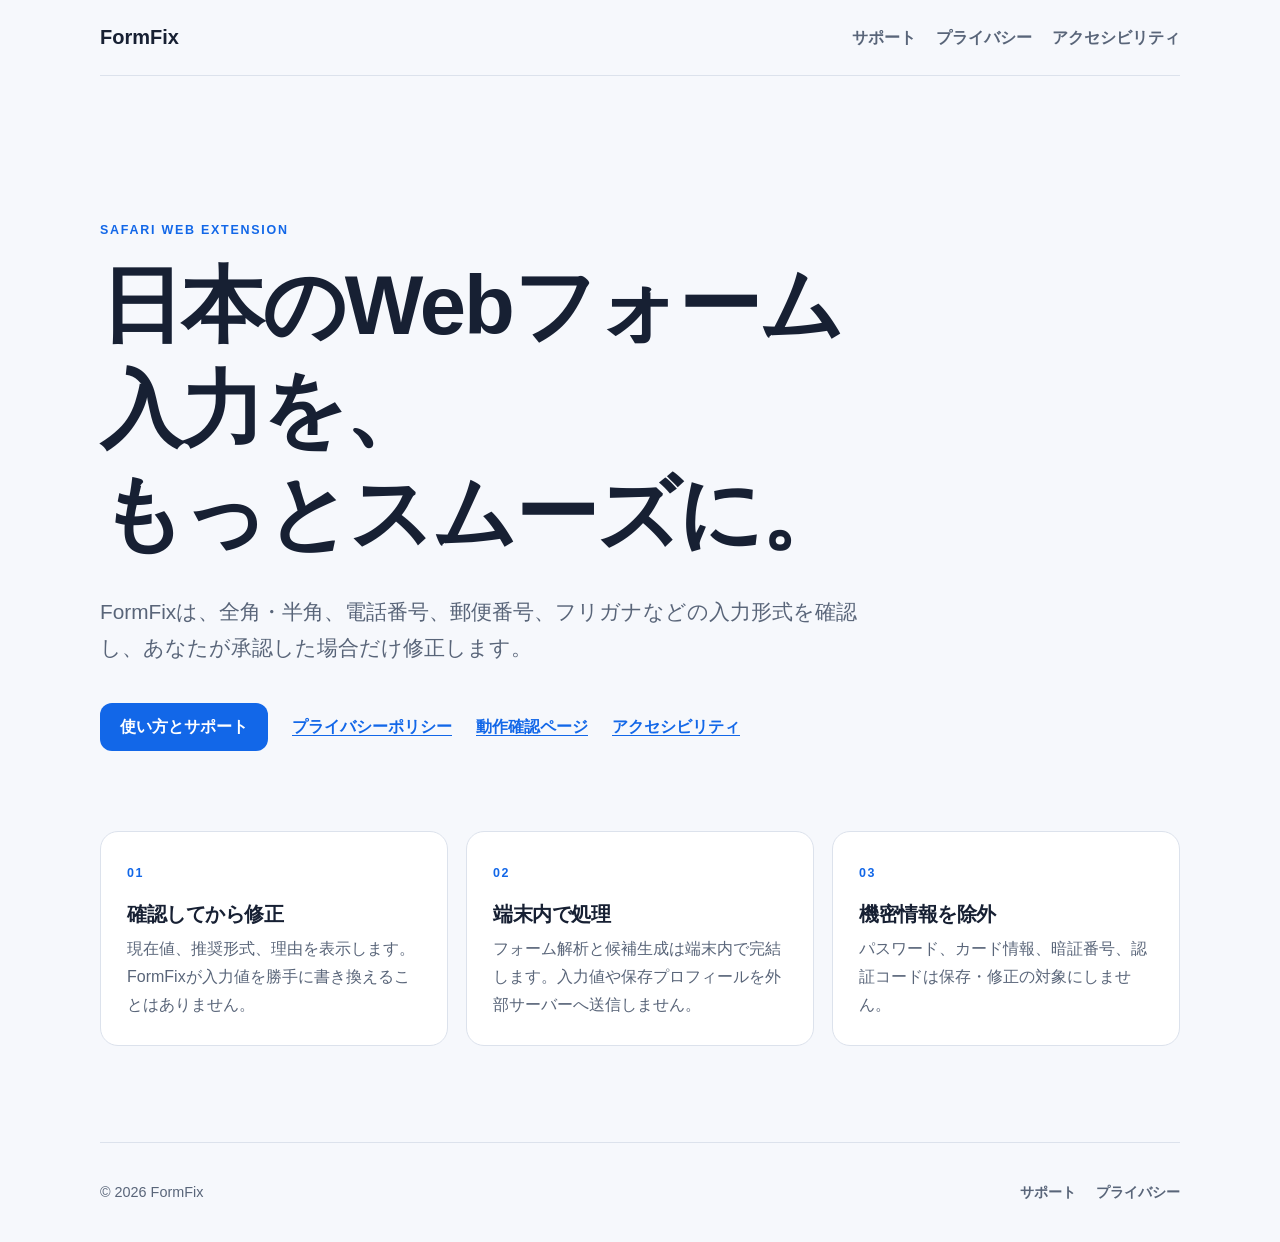
==== index.html @ 759be91c "Publish FormFix support site" ====
<!doctype html>
<html lang="ja">
<head>
  <meta charset="utf-8">
  <meta name="viewport" content="width=device-width, initial-scale=1">
  <meta name="description" content="FormFixの公式サポート情報とプライバシーポリシー">
  <link rel="stylesheet" href="styles.css">
  <title>FormFix</title>
</head>
<body>
  <header class="site-header">
    <a class="brand" href="index.html" aria-label="FormFix トップ">FormFix</a>
    <nav aria-label="主要メニュー">
      <a href="support.html">サポート</a>
      <a href="privacy.html">プライバシー</a>
      <a href="accessibility.html">アクセシビリティ</a>
    </nav>
  </header>
  <main>
    <section class="hero">
      <p class="eyebrow">Safari Web Extension</p>
      <h1>日本のWebフォーム入力を、<br>もっとスムーズに。</h1>
      <p class="lead">FormFixは、全角・半角、電話番号、郵便番号、フリガナなどの入力形式を確認し、あなたが承認した場合だけ修正します。</p>
      <div class="actions">
        <a class="button" href="support.html">使い方とサポート</a>
        <a class="text-link" href="privacy.html">プライバシーポリシー</a>
        <a class="text-link" href="review-test.html">動作確認ページ</a>
        <a class="text-link" href="accessibility.html">アクセシビリティ</a>
      </div>
    </section>
    <section class="feature-grid" aria-label="FormFixの特徴">
      <article>
        <span class="feature-number">01</span>
        <h2>確認してから修正</h2>
        <p>現在値、推奨形式、理由を表示します。FormFixが入力値を勝手に書き換えることはありません。</p>
      </article>
      <article>
        <span class="feature-number">02</span>
        <h2>端末内で処理</h2>
        <p>フォーム解析と候補生成は端末内で完結します。入力値や保存プロフィールを外部サーバーへ送信しません。</p>
      </article>
      <article>
        <span class="feature-number">03</span>
        <h2>機密情報を除外</h2>
        <p>パスワード、カード情報、暗証番号、認証コードは保存・修正の対象にしません。</p>
      </article>
    </section>
  </main>
  <footer>
    <p>© 2026 FormFix</p>
    <div><a href="support.html">サポート</a><a href="privacy.html">プライバシー</a></div>
  </footer>
</body>
</html>
---- styles.css ----
:root {
  color-scheme: light dark;
  --accent: #1267e8;
  --background: #f6f8fc;
  --card: #ffffff;
  --text: #172033;
  --muted: #596579;
  --line: #dce2ec;
  --warning: #9a3412;
}

* { box-sizing: border-box; }
html { font: 16px/1.75 -apple-system, BlinkMacSystemFont, "Hiragino Sans", "Yu Gothic", sans-serif; }
body { margin: 0; color: var(--text); background: var(--background); }
a { color: var(--accent); text-underline-offset: 0.2em; }
.site-header, footer { display: flex; width: min(1080px, calc(100% - 40px)); margin: 0 auto; align-items: center; justify-content: space-between; gap: 24px; }
.site-header { min-height: 76px; border-bottom: 1px solid var(--line); }
.brand { color: var(--text); font-size: 1.25rem; font-weight: 800; text-decoration: none; }
nav, footer div { display: flex; flex-wrap: wrap; gap: 20px; }
.brand, nav a, footer a, .actions a { display: inline-flex; min-height: 44px; align-items: center; }
nav a, footer a { color: var(--muted); font-weight: 650; text-decoration: none; }
nav a[aria-current="page"] { color: var(--accent); }
main { width: min(1080px, calc(100% - 40px)); margin: 0 auto; }
.hero { padding: clamp(72px, 12vw, 144px) 0 80px; }
.eyebrow { margin: 0 0 12px; color: var(--accent); font-size: 0.78rem; font-weight: 800; letter-spacing: 0.14em; text-transform: uppercase; }
h1, h2 { line-height: 1.25; letter-spacing: -0.025em; }
h1 { max-width: 820px; margin: 0; font-size: clamp(2.3rem, 7vw, 5.2rem); }
.lead { max-width: 760px; margin: 28px 0 0; color: var(--muted); font-size: clamp(1.05rem, 2.4vw, 1.3rem); }
.actions { display: flex; flex-wrap: wrap; align-items: center; gap: 24px; margin-top: 36px; }
.button { min-height: 48px; padding: 10px 20px; border-radius: 12px; color: white; background: var(--accent); font-weight: 750; text-decoration: none; }
.text-link { font-weight: 700; }
.feature-grid { display: grid; grid-template-columns: repeat(3, 1fr); gap: 18px; padding-bottom: 96px; }
.feature-grid article, .document section, .policy-meta { border: 1px solid var(--line); border-radius: 18px; background: var(--card); }
.feature-grid article { padding: 26px; }
.feature-grid h2 { margin: 16px 0 8px; font-size: 1.25rem; }
.feature-grid p { margin: 0; color: var(--muted); }
.feature-number { color: var(--accent); font-size: 0.78rem; font-weight: 800; letter-spacing: 0.12em; }
.document { max-width: 820px; padding: 72px 0 96px; }
.document h1 { font-size: clamp(2.1rem, 6vw, 3.8rem); }
.document section { margin-top: 22px; padding: clamp(22px, 5vw, 34px); }
.document section h2 { margin: 0 0 14px; font-size: 1.25rem; }
.document section p:last-child, .document section ul:last-child, .document section ol:last-child { margin-bottom: 0; }
.note, .warning { padding: 14px 16px; border-radius: 10px; background: color-mix(in srgb, var(--accent) 9%, transparent); }
.warning { color: var(--warning); background: color-mix(in srgb, var(--warning) 9%, transparent); font-weight: 650; }
.policy-meta { display: grid; gap: 8px; margin: 28px 0 0; padding: 18px 22px; }
.policy-meta div { display: grid; grid-template-columns: 110px 1fr; gap: 16px; }
.policy-meta dt { color: var(--muted); }
.policy-meta dd { margin: 0; font-weight: 650; }
.test-fields { display: grid; gap: 22px; }
.test-fields > h2, .test-fields > p { margin: 0; }
.test-fields label { display: grid; gap: 7px; }
.test-fields label span { font-weight: 700; }
.test-fields input { width: 100%; min-height: 50px; padding: 10px 12px; border: 1px solid var(--line); border-radius: 10px; color: var(--text); background: var(--background); font: inherit; }
a:focus-visible, .test-fields input:focus-visible { outline: 3px solid var(--accent); outline-offset: 2px; }
.test-fields small { color: var(--muted); }
footer { min-height: 100px; border-top: 1px solid var(--line); color: var(--muted); font-size: 0.9rem; }

@media (max-width: 720px) {
  .site-header, footer { width: min(100% - 28px, 1080px); }
  main { width: min(100% - 28px, 1080px); }
  .feature-grid { grid-template-columns: 1fr; }
  .site-header { align-items: flex-start; padding: 18px 0; }
  nav { justify-content: flex-end; gap: 12px; }
  .policy-meta div { grid-template-columns: 1fr; gap: 0; }
}

@media (prefers-color-scheme: dark) {
  :root { --accent: #71a7ff; --background: #0d1118; --card: #151b24; --text: #f3f6fb; --muted: #aeb8c8; --line: #2b3545; --warning: #fdba74; }
}
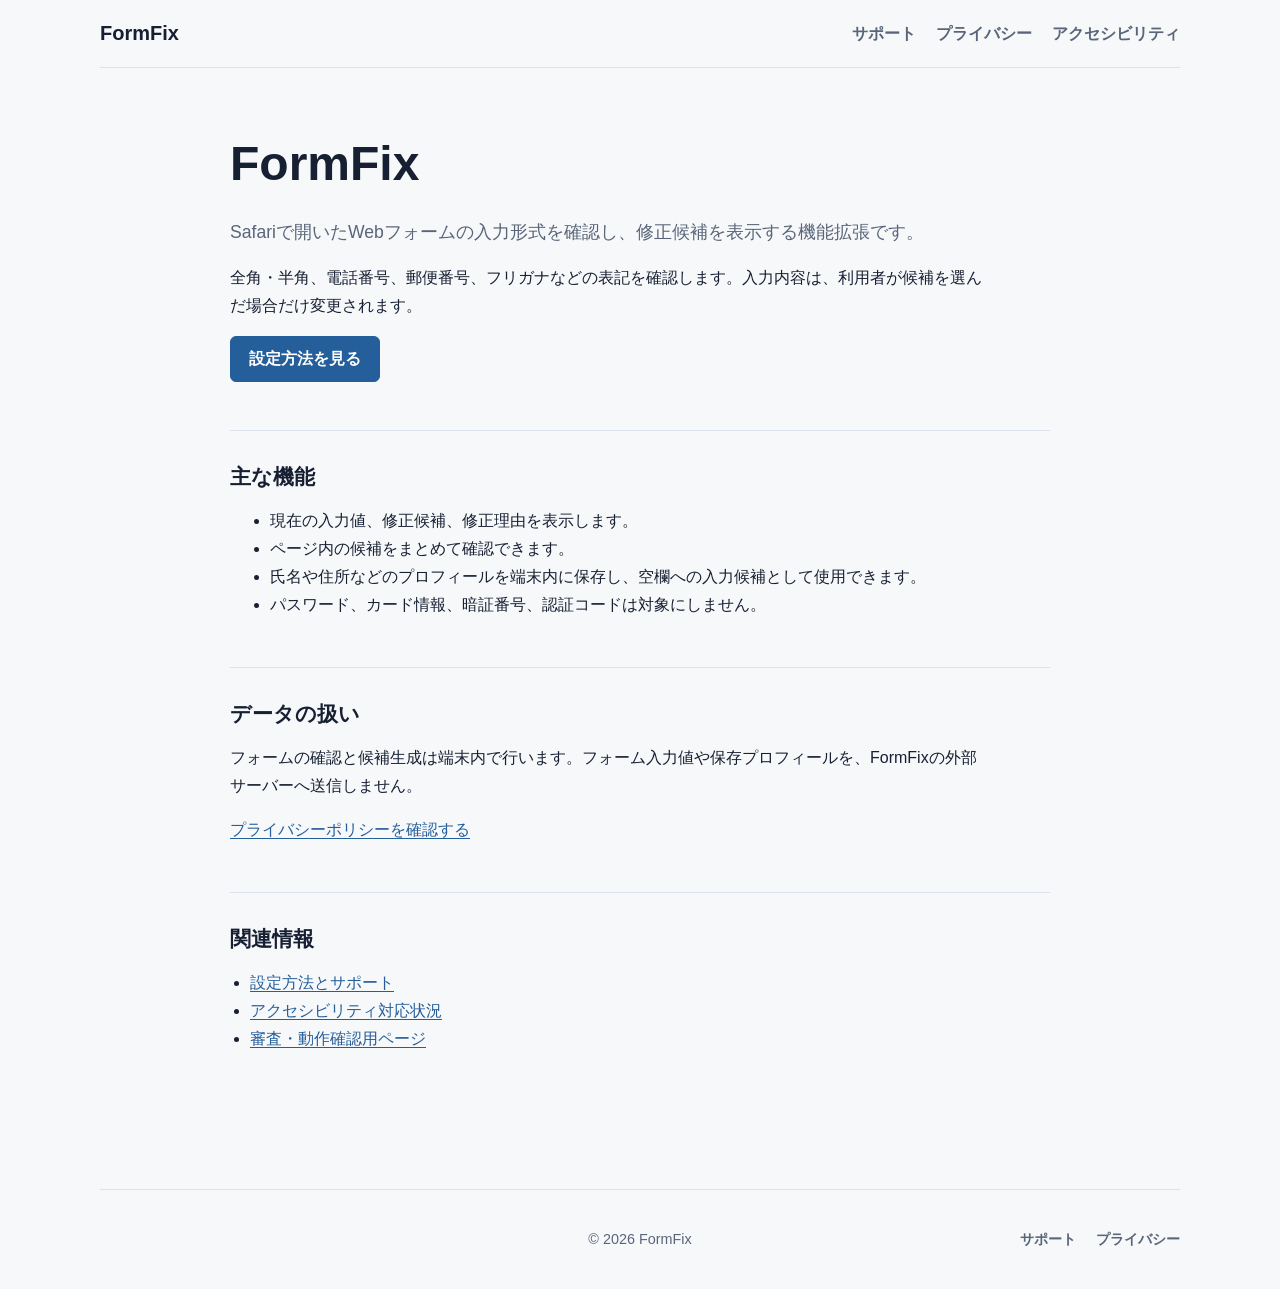
==== commit 688795d7: "Simplify public site design and copy" ====
--- a/index.html
+++ b/index.html
@@ -16,34 +16,34 @@
       <a href="accessibility.html">アクセシビリティ</a>
     </nav>
   </header>
-  <main>
-    <section class="hero">
-      <p class="eyebrow">Safari Web Extension</p>
-      <h1>日本のWebフォーム入力を、<br>もっとスムーズに。</h1>
-      <p class="lead">FormFixは、全角・半角、電話番号、郵便番号、フリガナなどの入力形式を確認し、あなたが承認した場合だけ修正します。</p>
-      <div class="actions">
-        <a class="button" href="support.html">使い方とサポート</a>
-        <a class="text-link" href="privacy.html">プライバシーポリシー</a>
-        <a class="text-link" href="review-test.html">動作確認ページ</a>
-        <a class="text-link" href="accessibility.html">アクセシビリティ</a>
-      </div>
+  <main class="home">
+    <section class="intro">
+      <h1>FormFix</h1>
+      <p class="lead">Safariで開いたWebフォームの入力形式を確認し、修正候補を表示する機能拡張です。</p>
+      <p>全角・半角、電話番号、郵便番号、フリガナなどの表記を確認します。入力内容は、利用者が候補を選んだ場合だけ変更されます。</p>
+      <p><a class="button" href="support.html">設定方法を見る</a></p>
     </section>
-    <section class="feature-grid" aria-label="FormFixの特徴">
-      <article>
-        <span class="feature-number">01</span>
-        <h2>確認してから修正</h2>
-        <p>現在値、推奨形式、理由を表示します。FormFixが入力値を勝手に書き換えることはありません。</p>
-      </article>
-      <article>
-        <span class="feature-number">02</span>
-        <h2>端末内で処理</h2>
-        <p>フォーム解析と候補生成は端末内で完結します。入力値や保存プロフィールを外部サーバーへ送信しません。</p>
-      </article>
-      <article>
-        <span class="feature-number">03</span>
-        <h2>機密情報を除外</h2>
-        <p>パスワード、カード情報、暗証番号、認証コードは保存・修正の対象にしません。</p>
-      </article>
+    <section>
+      <h2>主な機能</h2>
+      <ul>
+        <li>現在の入力値、修正候補、修正理由を表示します。</li>
+        <li>ページ内の候補をまとめて確認できます。</li>
+        <li>氏名や住所などのプロフィールを端末内に保存し、空欄への入力候補として使用できます。</li>
+        <li>パスワード、カード情報、暗証番号、認証コードは対象にしません。</li>
+      </ul>
+    </section>
+    <section>
+      <h2>データの扱い</h2>
+      <p>フォームの確認と候補生成は端末内で行います。フォーム入力値や保存プロフィールを、FormFixの外部サーバーへ送信しません。</p>
+      <p><a href="privacy.html">プライバシーポリシーを確認する</a></p>
+    </section>
+    <section>
+      <h2>関連情報</h2>
+      <ul class="link-list">
+        <li><a href="support.html">設定方法とサポート</a></li>
+        <li><a href="accessibility.html">アクセシビリティ対応状況</a></li>
+        <li><a href="review-test.html">審査・動作確認用ページ</a></li>
+      </ul>
     </section>
   </main>
   <footer>
--- a/styles.css
+++ b/styles.css
@@ -1,7 +1,7 @@
 :root {
   color-scheme: light dark;
-  --accent: #1267e8;
-  --background: #f6f8fc;
+  --accent: #245e9b;
+  --background: #f7f8fa;
   --card: #ffffff;
   --text: #172033;
   --muted: #596579;
@@ -14,35 +14,32 @@
 body { margin: 0; color: var(--text); background: var(--background); }
 a { color: var(--accent); text-underline-offset: 0.2em; }
 .site-header, footer { display: flex; width: min(1080px, calc(100% - 40px)); margin: 0 auto; align-items: center; justify-content: space-between; gap: 24px; }
-.site-header { min-height: 76px; border-bottom: 1px solid var(--line); }
+.site-header { min-height: 68px; border-bottom: 1px solid var(--line); }
 .brand { color: var(--text); font-size: 1.25rem; font-weight: 800; text-decoration: none; }
 nav, footer div { display: flex; flex-wrap: wrap; gap: 20px; }
 .brand, nav a, footer a, .actions a { display: inline-flex; min-height: 44px; align-items: center; }
 nav a, footer a { color: var(--muted); font-weight: 650; text-decoration: none; }
 nav a[aria-current="page"] { color: var(--accent); }
 main { width: min(1080px, calc(100% - 40px)); margin: 0 auto; }
-.hero { padding: clamp(72px, 12vw, 144px) 0 80px; }
-.eyebrow { margin: 0 0 12px; color: var(--accent); font-size: 0.78rem; font-weight: 800; letter-spacing: 0.14em; text-transform: uppercase; }
-h1, h2 { line-height: 1.25; letter-spacing: -0.025em; }
-h1 { max-width: 820px; margin: 0; font-size: clamp(2.3rem, 7vw, 5.2rem); }
-.lead { max-width: 760px; margin: 28px 0 0; color: var(--muted); font-size: clamp(1.05rem, 2.4vw, 1.3rem); }
-.actions { display: flex; flex-wrap: wrap; align-items: center; gap: 24px; margin-top: 36px; }
-.button { min-height: 48px; padding: 10px 20px; border-radius: 12px; color: white; background: var(--accent); font-weight: 750; text-decoration: none; }
-.text-link { font-weight: 700; }
-.feature-grid { display: grid; grid-template-columns: repeat(3, 1fr); gap: 18px; padding-bottom: 96px; }
-.feature-grid article, .document section, .policy-meta { border: 1px solid var(--line); border-radius: 18px; background: var(--card); }
-.feature-grid article { padding: 26px; }
-.feature-grid h2 { margin: 16px 0 8px; font-size: 1.25rem; }
-.feature-grid p { margin: 0; color: var(--muted); }
-.feature-number { color: var(--accent); font-size: 0.78rem; font-weight: 800; letter-spacing: 0.12em; }
-.document { max-width: 820px; padding: 72px 0 96px; }
-.document h1 { font-size: clamp(2.1rem, 6vw, 3.8rem); }
-.document section { margin-top: 22px; padding: clamp(22px, 5vw, 34px); }
+h1, h2 { line-height: 1.35; }
+h1 { max-width: 820px; margin: 0; font-size: clamp(2rem, 5vw, 3rem); }
+.lead { max-width: 760px; margin: 20px 0 0; color: var(--muted); font-size: 1.1rem; }
+.button { display: inline-flex; min-height: 46px; align-items: center; padding: 8px 18px; border: 1px solid var(--accent); border-radius: 6px; color: white; background: var(--accent); font-weight: 700; text-decoration: none; }
+.home { max-width: 820px; padding: 64px 0 88px; }
+.home section { padding: 32px 0; border-bottom: 1px solid var(--line); }
+.home section:first-child { padding-top: 0; }
+.home section:last-child { border-bottom: 0; }
+.home h2 { margin: 0 0 14px; font-size: 1.3rem; }
+.home p, .home li { max-width: 760px; }
+.link-list { padding-left: 1.25rem; }
+.document { max-width: 820px; padding: 64px 0 88px; }
+.document h1 { font-size: clamp(2rem, 5vw, 3rem); }
+.document section { margin-top: 36px; padding-top: 28px; border-top: 1px solid var(--line); }
 .document section h2 { margin: 0 0 14px; font-size: 1.25rem; }
 .document section p:last-child, .document section ul:last-child, .document section ol:last-child { margin-bottom: 0; }
-.note, .warning { padding: 14px 16px; border-radius: 10px; background: color-mix(in srgb, var(--accent) 9%, transparent); }
-.warning { color: var(--warning); background: color-mix(in srgb, var(--warning) 9%, transparent); font-weight: 650; }
-.policy-meta { display: grid; gap: 8px; margin: 28px 0 0; padding: 18px 22px; }
+.note, .warning { padding: 12px 14px; border-left: 4px solid var(--accent); background: color-mix(in srgb, var(--accent) 6%, transparent); }
+.warning { border-left-color: var(--warning); color: var(--warning); background: color-mix(in srgb, var(--warning) 6%, transparent); font-weight: 650; }
+.policy-meta { display: grid; gap: 8px; margin: 24px 0 0; padding: 16px 0; border-top: 1px solid var(--line); border-bottom: 1px solid var(--line); }
 .policy-meta div { display: grid; grid-template-columns: 110px 1fr; gap: 16px; }
 .policy-meta dt { color: var(--muted); }
 .policy-meta dd { margin: 0; font-weight: 650; }
@@ -53,17 +50,21 @@
 .test-fields input { width: 100%; min-height: 50px; padding: 10px 12px; border: 1px solid var(--line); border-radius: 10px; color: var(--text); background: var(--background); font: inherit; }
 a:focus-visible, .test-fields input:focus-visible { outline: 3px solid var(--accent); outline-offset: 2px; }
 .test-fields small { color: var(--muted); }
-footer { min-height: 100px; border-top: 1px solid var(--line); color: var(--muted); font-size: 0.9rem; }
+footer { display: grid; grid-template-columns: 1fr auto 1fr; min-height: 100px; border-top: 1px solid var(--line); color: var(--muted); font-size: 0.9rem; }
+footer > p { grid-column: 2; text-align: center; }
+footer > div { grid-column: 3; justify-self: end; }
 
 @media (max-width: 720px) {
   .site-header, footer { width: min(100% - 28px, 1080px); }
   main { width: min(100% - 28px, 1080px); }
-  .feature-grid { grid-template-columns: 1fr; }
   .site-header { align-items: flex-start; padding: 18px 0; }
   nav { justify-content: flex-end; gap: 12px; }
   .policy-meta div { grid-template-columns: 1fr; gap: 0; }
+  footer { grid-template-columns: 1fr; justify-items: center; padding: 18px 0; gap: 8px; }
+  footer > p, footer > div { grid-column: 1; justify-self: center; }
+  footer div { justify-content: center; }
 }
 
 @media (prefers-color-scheme: dark) {
-  :root { --accent: #71a7ff; --background: #0d1118; --card: #151b24; --text: #f3f6fb; --muted: #aeb8c8; --line: #2b3545; --warning: #fdba74; }
+  :root { --accent: #83b7ef; --background: #11151b; --card: #171c23; --text: #f3f6fb; --muted: #aeb8c8; --line: #303846; --warning: #fdba74; }
 }
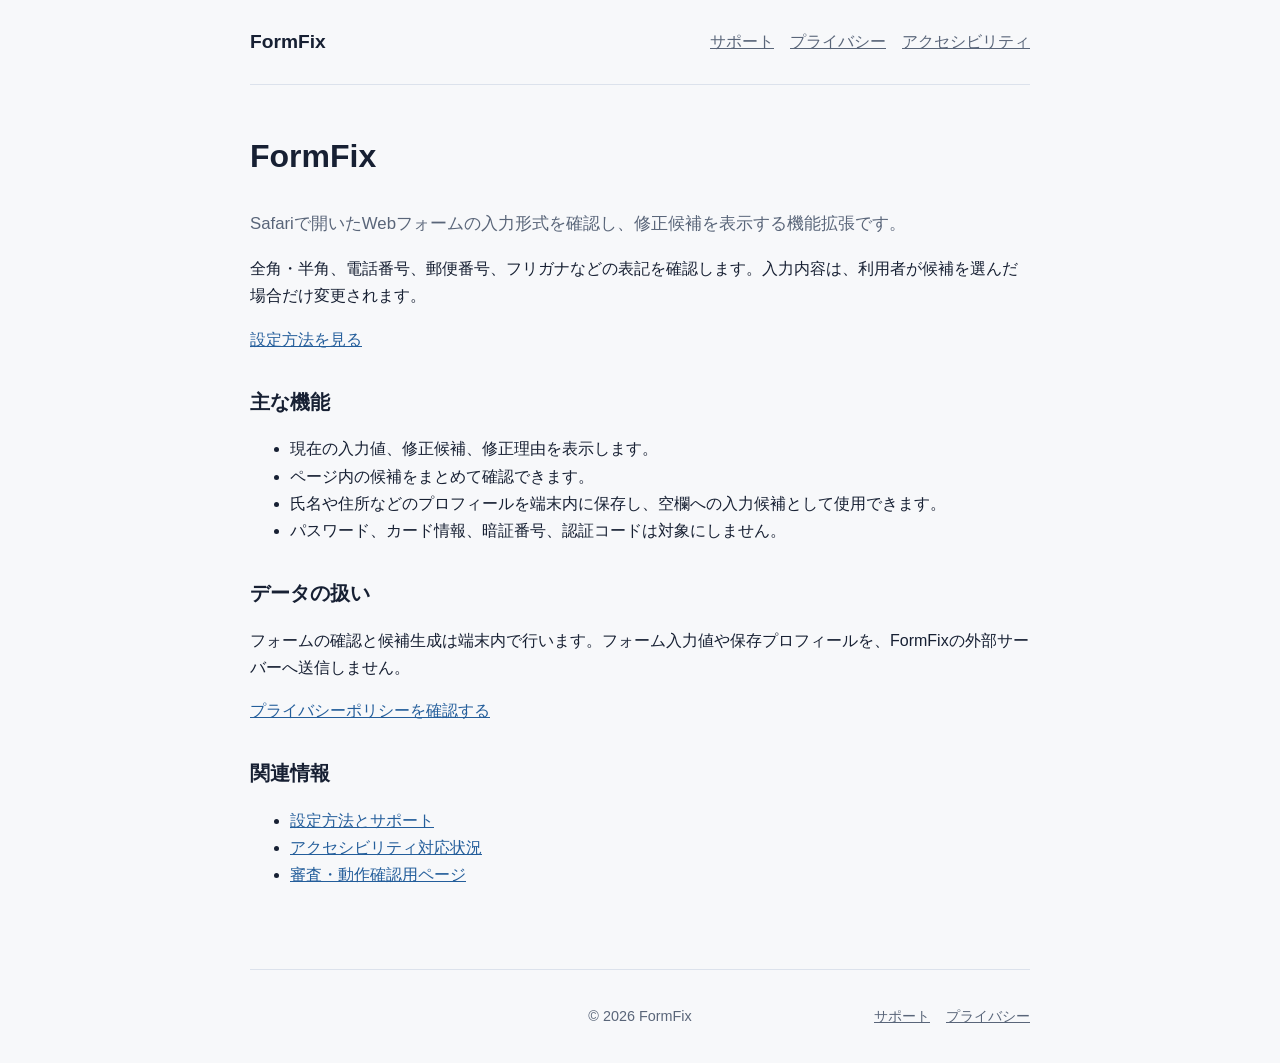
==== commit d1e35732: "Use a minimal documentation layout" ====
--- a/index.html
+++ b/index.html
@@ -21,7 +21,7 @@
       <h1>FormFix</h1>
       <p class="lead">Safariで開いたWebフォームの入力形式を確認し、修正候補を表示する機能拡張です。</p>
       <p>全角・半角、電話番号、郵便番号、フリガナなどの表記を確認します。入力内容は、利用者が候補を選んだ場合だけ変更されます。</p>
-      <p><a class="button" href="support.html">設定方法を見る</a></p>
+      <p><a href="support.html">設定方法を見る</a></p>
     </section>
     <section>
       <h2>主な機能</h2>
--- a/styles.css
+++ b/styles.css
@@ -2,7 +2,6 @@
   color-scheme: light dark;
   --accent: #245e9b;
   --background: #f7f8fa;
-  --card: #ffffff;
   --text: #172033;
   --muted: #596579;
   --line: #dce2ec;
@@ -10,61 +9,44 @@
 }
 
 * { box-sizing: border-box; }
-html { font: 16px/1.75 -apple-system, BlinkMacSystemFont, "Hiragino Sans", "Yu Gothic", sans-serif; }
-body { margin: 0; color: var(--text); background: var(--background); }
-a { color: var(--accent); text-underline-offset: 0.2em; }
-.site-header, footer { display: flex; width: min(1080px, calc(100% - 40px)); margin: 0 auto; align-items: center; justify-content: space-between; gap: 24px; }
-.site-header { min-height: 68px; border-bottom: 1px solid var(--line); }
-.brand { color: var(--text); font-size: 1.25rem; font-weight: 800; text-decoration: none; }
-nav, footer div { display: flex; flex-wrap: wrap; gap: 20px; }
+html { font: 16px/1.7 -apple-system, BlinkMacSystemFont, "Hiragino Sans", "Yu Gothic", sans-serif; }
+body { max-width: 820px; margin: 0 auto; padding: 0 20px; color: var(--text); background: var(--background); }
+a { color: var(--accent); }
+header, footer { padding: 20px 0; border-color: var(--line); }
+header { display: flex; justify-content: space-between; align-items: center; border-bottom: 1px solid var(--line); }
+nav, footer div { display: flex; flex-wrap: wrap; gap: 16px; }
+.brand { color: var(--text); font-size: 1.2rem; font-weight: 700; text-decoration: none; }
 .brand, nav a, footer a, .actions a { display: inline-flex; min-height: 44px; align-items: center; }
-nav a, footer a { color: var(--muted); font-weight: 650; text-decoration: none; }
-nav a[aria-current="page"] { color: var(--accent); }
-main { width: min(1080px, calc(100% - 40px)); margin: 0 auto; }
-h1, h2 { line-height: 1.35; }
-h1 { max-width: 820px; margin: 0; font-size: clamp(2rem, 5vw, 3rem); }
-.lead { max-width: 760px; margin: 20px 0 0; color: var(--muted); font-size: 1.1rem; }
-.button { display: inline-flex; min-height: 46px; align-items: center; padding: 8px 18px; border: 1px solid var(--accent); border-radius: 6px; color: white; background: var(--accent); font-weight: 700; text-decoration: none; }
-.home { max-width: 820px; padding: 64px 0 88px; }
-.home section { padding: 32px 0; border-bottom: 1px solid var(--line); }
-.home section:first-child { padding-top: 0; }
-.home section:last-child { border-bottom: 0; }
-.home h2 { margin: 0 0 14px; font-size: 1.3rem; }
-.home p, .home li { max-width: 760px; }
-.link-list { padding-left: 1.25rem; }
-.document { max-width: 820px; padding: 64px 0 88px; }
-.document h1 { font-size: clamp(2rem, 5vw, 3rem); }
-.document section { margin-top: 36px; padding-top: 28px; border-top: 1px solid var(--line); }
-.document section h2 { margin: 0 0 14px; font-size: 1.25rem; }
-.document section p:last-child, .document section ul:last-child, .document section ol:last-child { margin-bottom: 0; }
-.note, .warning { padding: 12px 14px; border-left: 4px solid var(--accent); background: color-mix(in srgb, var(--accent) 6%, transparent); }
-.warning { border-left-color: var(--warning); color: var(--warning); background: color-mix(in srgb, var(--warning) 6%, transparent); font-weight: 650; }
-.policy-meta { display: grid; gap: 8px; margin: 24px 0 0; padding: 16px 0; border-top: 1px solid var(--line); border-bottom: 1px solid var(--line); }
+nav a, footer a { color: var(--muted); }
+main { padding: 44px 0 64px; }
+h1 { margin-top: 0; font-size: 2rem; }
+h2 { margin-top: 2rem; font-size: 1.25rem; }
+.lead { color: var(--muted); font-size: 1.05rem; }
+section { margin-top: 2rem; }
+.intro { margin-top: 0; }
+.policy-meta { padding: 16px 0; border-top: 1px solid var(--line); border-bottom: 1px solid var(--line); }
 .policy-meta div { display: grid; grid-template-columns: 110px 1fr; gap: 16px; }
-.policy-meta dt { color: var(--muted); }
-.policy-meta dd { margin: 0; font-weight: 650; }
-.test-fields { display: grid; gap: 22px; }
-.test-fields > h2, .test-fields > p { margin: 0; }
-.test-fields label { display: grid; gap: 7px; }
+.policy-meta dd { margin: 0; }
+.note, .warning { padding-left: 12px; border-left: 3px solid var(--accent); }
+.warning { border-left-color: var(--warning); color: var(--warning); }
+.test-fields { display: grid; gap: 20px; }
+.test-fields label { display: grid; gap: 6px; }
 .test-fields label span { font-weight: 700; }
-.test-fields input { width: 100%; min-height: 50px; padding: 10px 12px; border: 1px solid var(--line); border-radius: 10px; color: var(--text); background: var(--background); font: inherit; }
+.test-fields input { width: 100%; min-height: 44px; padding: 8px; border: 1px solid var(--line); color: var(--text); background: var(--background); font: inherit; }
 a:focus-visible, .test-fields input:focus-visible { outline: 3px solid var(--accent); outline-offset: 2px; }
 .test-fields small { color: var(--muted); }
-footer { display: grid; grid-template-columns: 1fr auto 1fr; min-height: 100px; border-top: 1px solid var(--line); color: var(--muted); font-size: 0.9rem; }
+footer { display: grid; grid-template-columns: 1fr auto 1fr; align-items: center; border-top: 1px solid var(--line); color: var(--muted); font-size: 0.9rem; }
 footer > p { grid-column: 2; text-align: center; }
 footer > div { grid-column: 3; justify-self: end; }
 
-@media (max-width: 720px) {
-  .site-header, footer { width: min(100% - 28px, 1080px); }
-  main { width: min(100% - 28px, 1080px); }
-  .site-header { align-items: flex-start; padding: 18px 0; }
-  nav { justify-content: flex-end; gap: 12px; }
+@media (max-width: 640px) {
+  header { display: block; }
+  nav { margin-top: 8px; }
   .policy-meta div { grid-template-columns: 1fr; gap: 0; }
-  footer { grid-template-columns: 1fr; justify-items: center; padding: 18px 0; gap: 8px; }
+  footer { grid-template-columns: 1fr; justify-items: center; }
   footer > p, footer > div { grid-column: 1; justify-self: center; }
-  footer div { justify-content: center; }
 }
 
 @media (prefers-color-scheme: dark) {
-  :root { --accent: #83b7ef; --background: #11151b; --card: #171c23; --text: #f3f6fb; --muted: #aeb8c8; --line: #303846; --warning: #fdba74; }
+  :root { --accent: #83b7ef; --background: #11151b; --text: #f3f6fb; --muted: #aeb8c8; --line: #303846; --warning: #fdba74; }
 }
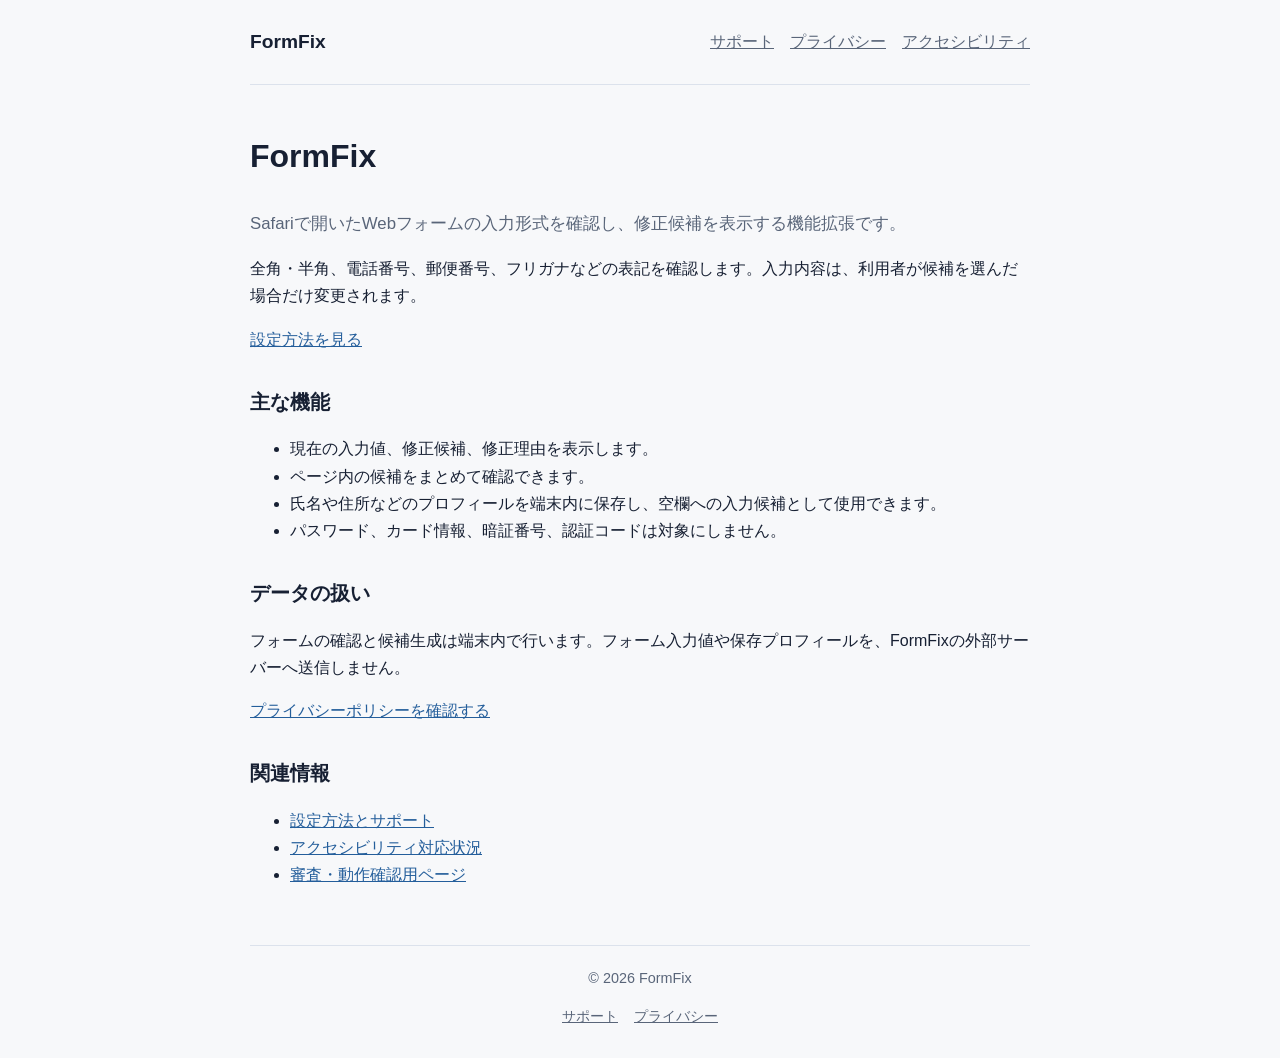
==== commit ea1c5bb2: "Refresh cached site styles" ====
--- a/index.html
+++ b/index.html
@@ -4,7 +4,7 @@
   <meta charset="utf-8">
   <meta name="viewport" content="width=device-width, initial-scale=1">
   <meta name="description" content="FormFixの公式サポート情報とプライバシーポリシー">
-  <link rel="stylesheet" href="styles.css">
+  <link rel="stylesheet" href="styles.css?v=20260927-2">
   <title>FormFix</title>
 </head>
 <body>
--- a/styles.css
+++ b/styles.css
@@ -18,14 +18,15 @@
 .brand { color: var(--text); font-size: 1.2rem; font-weight: 700; text-decoration: none; }
 .brand, nav a, footer a, .actions a { display: inline-flex; min-height: 44px; align-items: center; }
 nav a, footer a { color: var(--muted); }
-main { padding: 44px 0 64px; }
+main { padding: 44px 0 40px; }
 h1 { margin-top: 0; font-size: 2rem; }
 h2 { margin-top: 2rem; font-size: 1.25rem; }
 .lead { color: var(--muted); font-size: 1.05rem; }
 section { margin-top: 2rem; }
 .intro { margin-top: 0; }
-.policy-meta { padding: 16px 0; border-top: 1px solid var(--line); border-bottom: 1px solid var(--line); }
-.policy-meta div { display: grid; grid-template-columns: 110px 1fr; gap: 16px; }
+.policy-meta { display: flex; flex-wrap: wrap; gap: 6px 24px; margin: 36px 0 0; padding-top: 14px; border-top: 1px solid var(--line); color: var(--muted); font-size: 0.8125rem; }
+.policy-meta div { display: flex; gap: 6px; }
+.policy-meta dt::after { content: ":"; }
 .policy-meta dd { margin: 0; }
 .note, .warning { padding-left: 12px; border-left: 3px solid var(--accent); }
 .warning { border-left-color: var(--warning); color: var(--warning); }
@@ -35,16 +36,15 @@
 .test-fields input { width: 100%; min-height: 44px; padding: 8px; border: 1px solid var(--line); color: var(--text); background: var(--background); font: inherit; }
 a:focus-visible, .test-fields input:focus-visible { outline: 3px solid var(--accent); outline-offset: 2px; }
 .test-fields small { color: var(--muted); }
-footer { display: grid; grid-template-columns: 1fr auto 1fr; align-items: center; border-top: 1px solid var(--line); color: var(--muted); font-size: 0.9rem; }
-footer > p { grid-column: 2; text-align: center; }
-footer > div { grid-column: 3; justify-self: end; }
+footer { border-top: 1px solid var(--line); color: var(--muted); font-size: 0.9rem; text-align: center; }
+footer > p { margin: 0; }
+footer > div { justify-content: center; margin-top: 4px; }
 
 @media (max-width: 640px) {
   header { display: block; }
   nav { margin-top: 8px; }
-  .policy-meta div { grid-template-columns: 1fr; gap: 0; }
-  footer { grid-template-columns: 1fr; justify-items: center; }
-  footer > p, footer > div { grid-column: 1; justify-self: center; }
+  .policy-meta { display: block; }
+  .policy-meta div { margin-top: 4px; }
 }
 
 @media (prefers-color-scheme: dark) {
